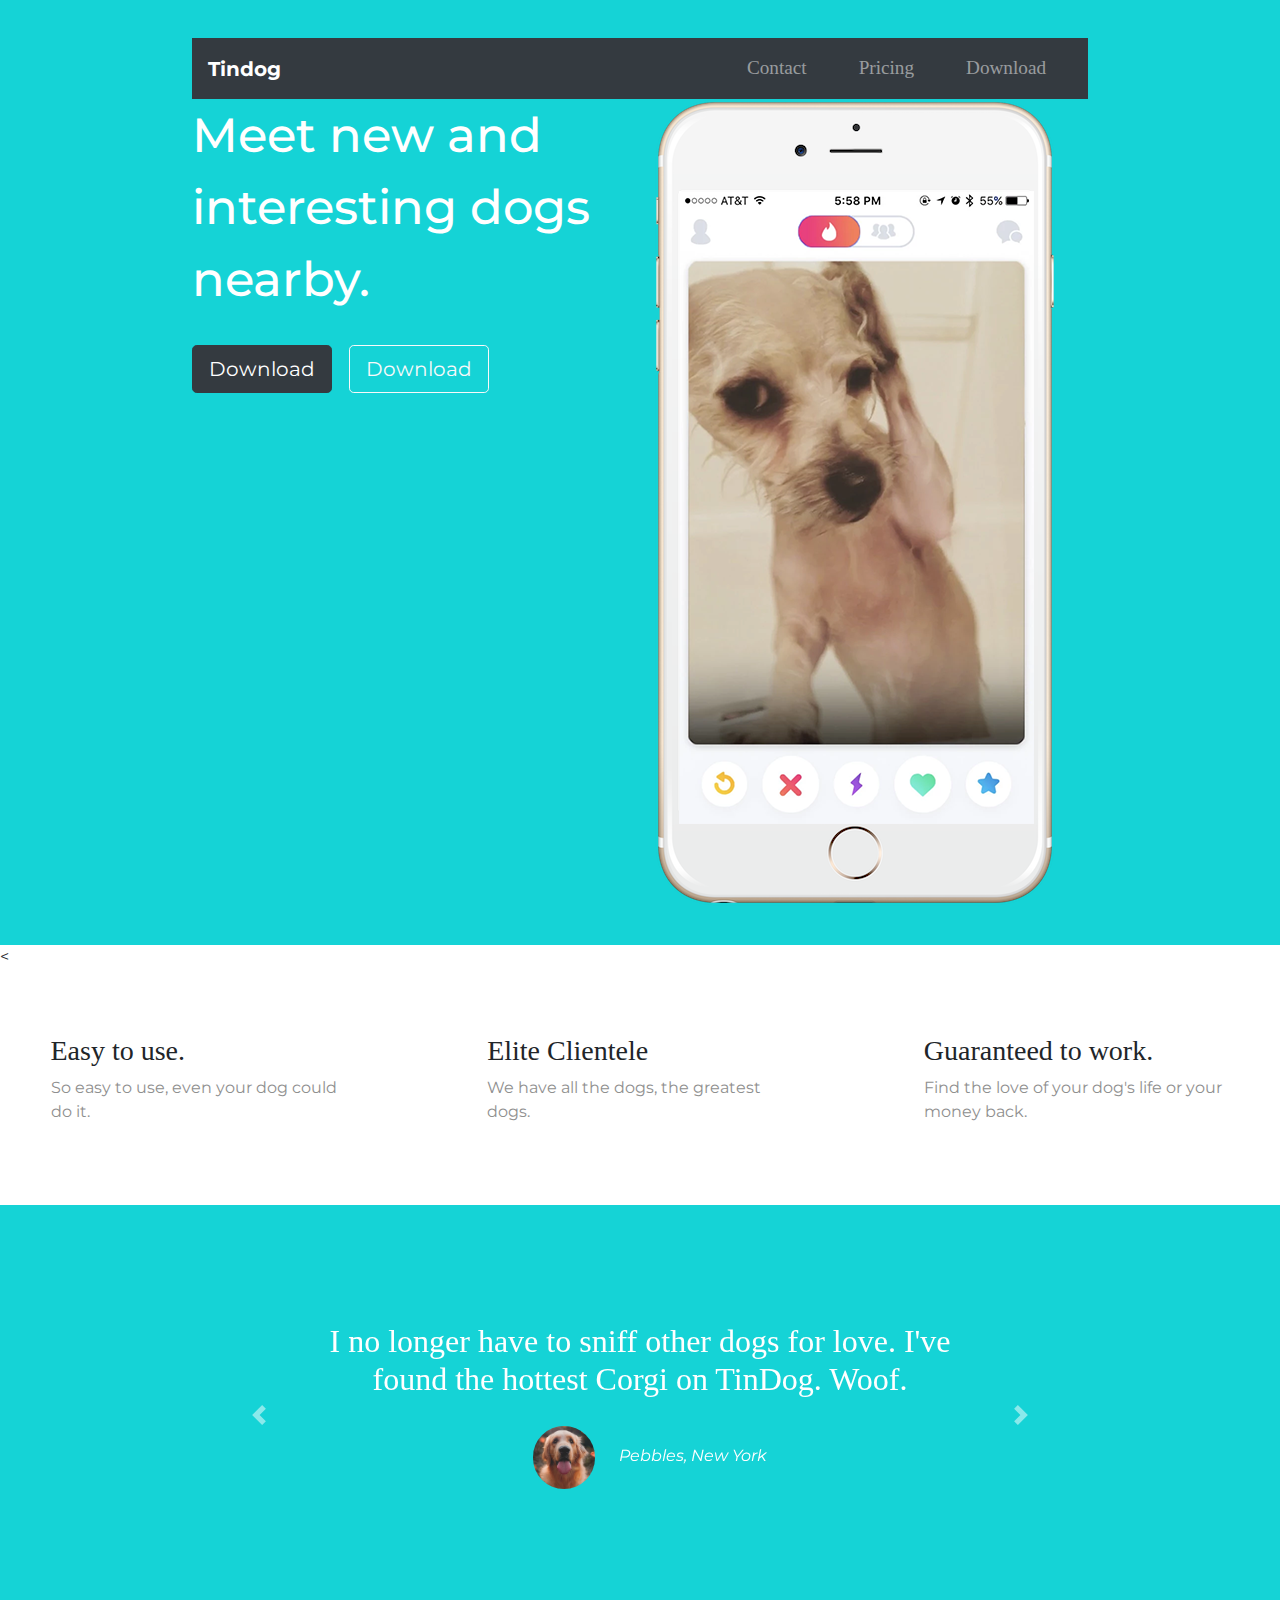
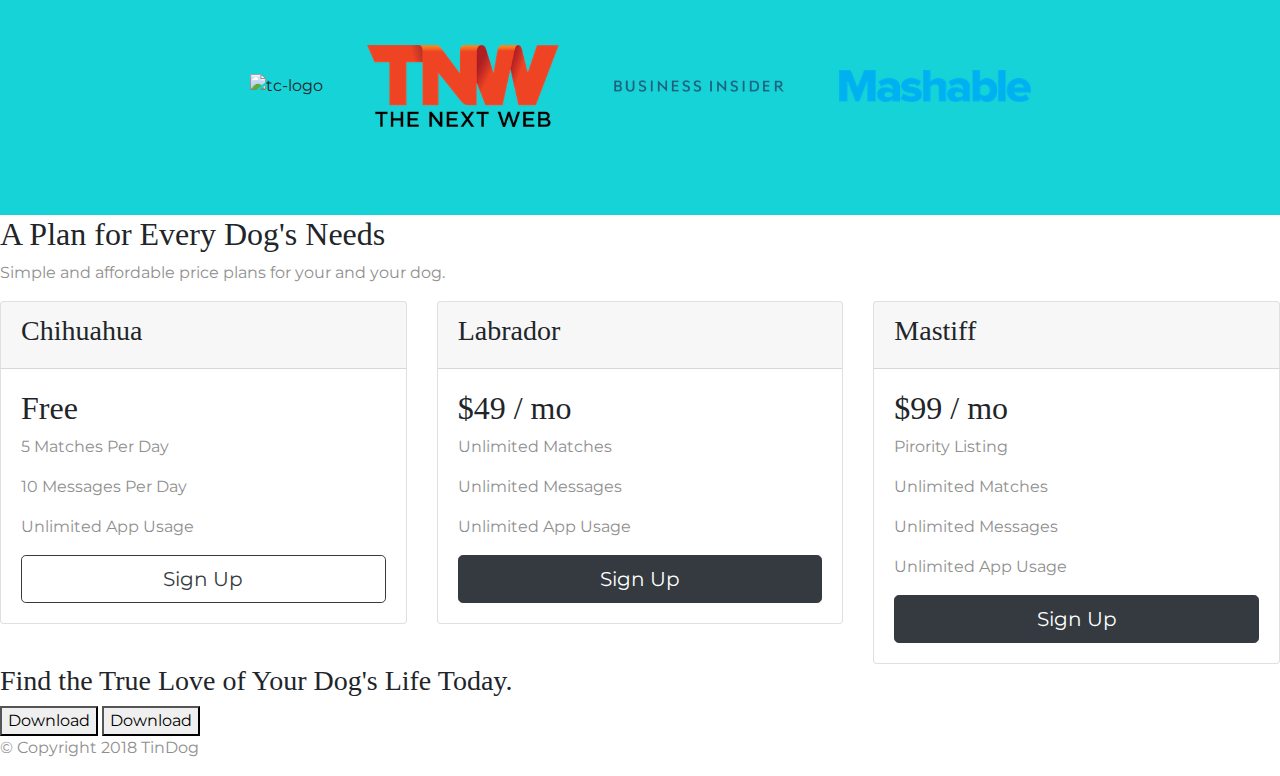
==== index.html @ 9e69d6ef "Add files via upload" ====
<!DOCTYPE html>
<html>

<head>
  <!-- Google Fonts -->
  <link href="https://fonts.googleapis.com/css?family=Montserrat|Ubuntu" rel="stylesheet">

  <!-- CSS Stylesheets -->
  <link rel="stylesheet" href="https://maxcdn.bootstrapcdn.com/bootstrap/4.0.0/css/bootstrap.min.css" integrity="sha384-Gn5384xqQ1aoWXA+058RXPxPg6fy4IWvTNh0E263XmFcJlSAwiGgFAW/dAiS6JXm" crossorigin="anonymous">
  <link rel="stylesheet" href="css/styles.css">

  <!-- Font Awesome -->
  <script defer src="https://use.fontawesome.com/releases/v5.0.7/js/all.js"></script>

  <!-- Bootstrap Scripts -->
  <script src="https://code.jquery.com/jquery-3.2.1.slim.min.js" integrity="sha384-KJ3o2DKtIkvYIK3UENzmM7KCkRr/rE9/Qpg6aAZGJwFDMVNA/GpGFF93hXpG5KkN" crossorigin="anonymous"></script>
  <script src="https://cdnjs.cloudflare.com/ajax/libs/popper.js/1.12.9/umd/popper.min.js" integrity="sha384-ApNbgh9B+Y1QKtv3Rn7W3mgPxhU9K/ScQsAP7hUibX39j7fakFPskvXusvfa0b4Q" crossorigin="anonymous"></script>
  <script src="https://maxcdn.bootstrapcdn.com/bootstrap/4.0.0/js/bootstrap.min.js" integrity="sha384-JZR6Spejh4U02d8jOt6vLEHfe/JQGiRRSQQxSfFWpi1MquVdAyjUar5+76PVCmYl" crossorigin="anonymous"></script>
</head>

<body>

  <section class ="colored-section" id="title">
    <div class="container-fluid">



    <!-- Nav Bar -->

    <nav class="navbar bg-dark navbar-expand-lg navbar-dark">
    <a class="navbar-brand" href="">Tindog</a>
     <button class="navbar-toggler" type="button" data-toggle="collapse" data-target="#navbarSupportedContent" aria-controls="navbarSupportedContent" aria-expanded="false" aria-label="Toggle navigation">
     <span class="navbar-toggler-icon"></span>
     </button>
  <div class="collapse navbar-collapse" id="navbarSupportedContent">
    <ul class="navbar-nav ml-auto">
        <li class="nav-item">
            <a class="nav-link" href="">Contact</a>
        </li>
        <li class="nav-item">
            <a class="nav-link" href="">Pricing</a>
        </li>
        <li class="nav-item">
            <a class="nav-link" href="">Download</a>
        </li>
    </ul>
 </div>
</nav>



    <!-- Title -->

    <div class="row">

      <div class="col-lg-6">
        <h1 class="big-heading">Meet new and interesting dogs nearby.</h1>
        <button type="button" class="btn btn-dark btn-lg download-button"><i class="fab fa-apple"></i> Download</button>
        <button type="button" class="btn btn-outline-light btn-lg download-button"><i class="fab fa-google-play"></i> Download</button>
      </div>

      <div class="col-lg-6">
        <img class="title-image" src="images/iphone6.png" alt="iphone-mockup">
      </div>

    </div>



    </div>

  </section>


  <!-- Features -->

  <section id="features">
    <<div class="row">
      <div class="feature-box col-lg-4">
        <i class="icon fas fa-check-circle fa-4x"></i>
        <h3 class="feature-title">Easy to use.</h3>
        <p>So easy to use, even your dog could do it.</p>
      </div>

      <div class="feature-box col-lg-4">
        <i class="icon fas fa-bullseye fa-4x"></i>
        <h3 class="feature-title">Elite Clientele</h3>
        <p>We have all the dogs, the greatest dogs.</p>
      </div>

      <div class="feature-box col-lg-4">
        <i class="icon fas fa-heart fa-4x"></i>
        <h3 class="feature-title">Guaranteed to work.</h3>
        <p>Find the love of your dog's life or your money back.</p>
      </div>
    </div>




  </section>


  <!-- Testimonials -->

  <section class="colored-section" id="testimonials">

    <div id="testimonial-carousel" class="carousel slide" data-ride="false">
      <div class="carousel-inner">
        <div class="carousel-item active container-fluid">
          <h2 class="testimonial-text">I no longer have to sniff other dogs for love. I've found the hottest Corgi on TinDog. Woof.</h2>
          <img class="testimonial-image" src="images/dog-img.jpg" alt="dog-profile">
          <em>Pebbles, New York</em>
        </div>
        <div class="carousel-item container-fluid">
          <h2 class="testimonial-text">My dog used to be so lonely, but with TinDog's help, they've found the love of their life. I think.</h2>
          <img class="testimonial-image" src="images/lady-img.jpg" alt="lady-profile">
          <em>Beverly, Illinois</em>
        </div>
      </div>
      <a class="carousel-control-prev" href="#testimonial-carousel" role="button" data-slide="prev">
    <span class="carousel-control-prev-icon"></span>
      </a>
      <a class="carousel-control-next" href="#testimonial-carousel" role="button" data-slide="next">
    <span class="carousel-control-next-icon"></span>
      </a>
    </div>

  </section>


  <!-- Press -->

  <section id="press">
    <img class="press-logo" src="images/techcrunch.png" alt="tc-logo">
    <img class="press-logo" src="images/tnw.png" alt="tnw-logo">
    <img class="press-logo" src="images/bizinsider.png" alt="biz-insider-logo">
    <img class="press-logo" src="images/mashable.png" alt="mashable-logo">

  </section>


  <!-- Pricing -->

  <section class="white-section" id="pricing">

    <h2 class="section-heading">A Plan for Every Dog's Needs</h2>
    <p>Simple and affordable price plans for your and your dog.</p>

    <div class="row">

      <div class="pricing-column col-lg-4 col-md-6">
        <div class="card">
          <div class="card-header">
            <h3>Chihuahua</h3>
          </div>
          <div class="card-body">
            <h2 class="price-text">Free</h2>
            <p>5 Matches Per Day</p>
            <p>10 Messages Per Day</p>
            <p>Unlimited App Usage</p>
            <button class="btn btn-lg btn-block btn-outline-dark" type="button">Sign Up</button>
          </div>
        </div>
      </div>

      <div class="pricing-column col-lg-4 col-md-6">
        <div class="card">
          <div class="card-header">
            <h3>Labrador</h3>
          </div>
          <div class="card-body">
            <h2 class="price-text">$49 / mo</h2>
            <p>Unlimited Matches</p>
            <p>Unlimited Messages</p>
            <p>Unlimited App Usage</p>
            <button class="btn btn-lg btn-block btn-dark" type="button">Sign Up</button>
          </div>
        </div>
      </div>

      <div class="pricing-column col-lg-4">
        <div class="card">
          <div class="card-header">
            <h3>Mastiff</h3>
          </div>
          <div class="card-body">
            <h2 class="price-text">$99 / mo</h2>
            <p>Pirority Listing</p>
            <p>Unlimited Matches</p>
            <p>Unlimited Messages</p>
            <p>Unlimited App Usage</p>
            <button class="btn btn-lg btn-block btn-dark" type="button">Sign Up</button>

          </div>
        </div>
      </div>



    </div>

  </section>


  <!-- Call to Action -->

  <section id="cta">

    <h3>Find the True Love of Your Dog's Life Today.</h3>
    <button type="button">Download</button>
    <button type="button">Download</button>

  </section>


  <!-- Footer -->

  <footer id="footer">

    <p>© Copyright 2018 TinDog</p>

  </footer>


</body>

</html>
---- css/styles.css ----
#tittle {
  background-color: #ff4c86
}
body {
  font-family: "Montserrat";
  text-align: ;
}
h1, h2, h3, h4, h5, h6 {
  font-family: "Montserrat-Bold";
}

p{
  color: #8f8f8f;
}

.colored-section {
  background-color: #15d3d6;
  color: #fff;
}
.container-fluid{
  padding: 3% 15%
}
.iphoneimg{
  flex-basis: 40%
}

h1{
  font-family: "Montserrat";
  font-size : 3rem;
  line-height: 1.5;
}

.download-button {
  margin: 5% 3% 5% 0;
}
<!-- navbar -->

.navbar{
  padding: 0 0 4.5rem;
}

.navbar-brand{
  font-weight: bold;
}
.nav-item{
  padding: 0 18px;
}
.nav-link{
  font-size: 1.2rem;
  font-family: "Fantasy"
}

.title-image{
  width: 60%
  transform:rotate(15deg);

}

<!-- features -->
.#features{
  position: relative;
}
.feature-box{
  padding: 5%
}
.icon{
  color: #0e5b5c;
}
.icon:hover{
  color: #1590bd;
}


#testimonials{
  background-color: #15d3d6;
  padding: 7% 15%;
  text-align: center;
  color: #fff;

}

.testimonial-image{
  width: 10%;
  border-radius: 100%;
  margin: 20px;
}
#press{
  background-color: #15d3d6;
  text-align:center;
  padding-bottom: 3%;
}
.press-logo{
  width: 15%;
  margin: 20px 20px 50px;

}
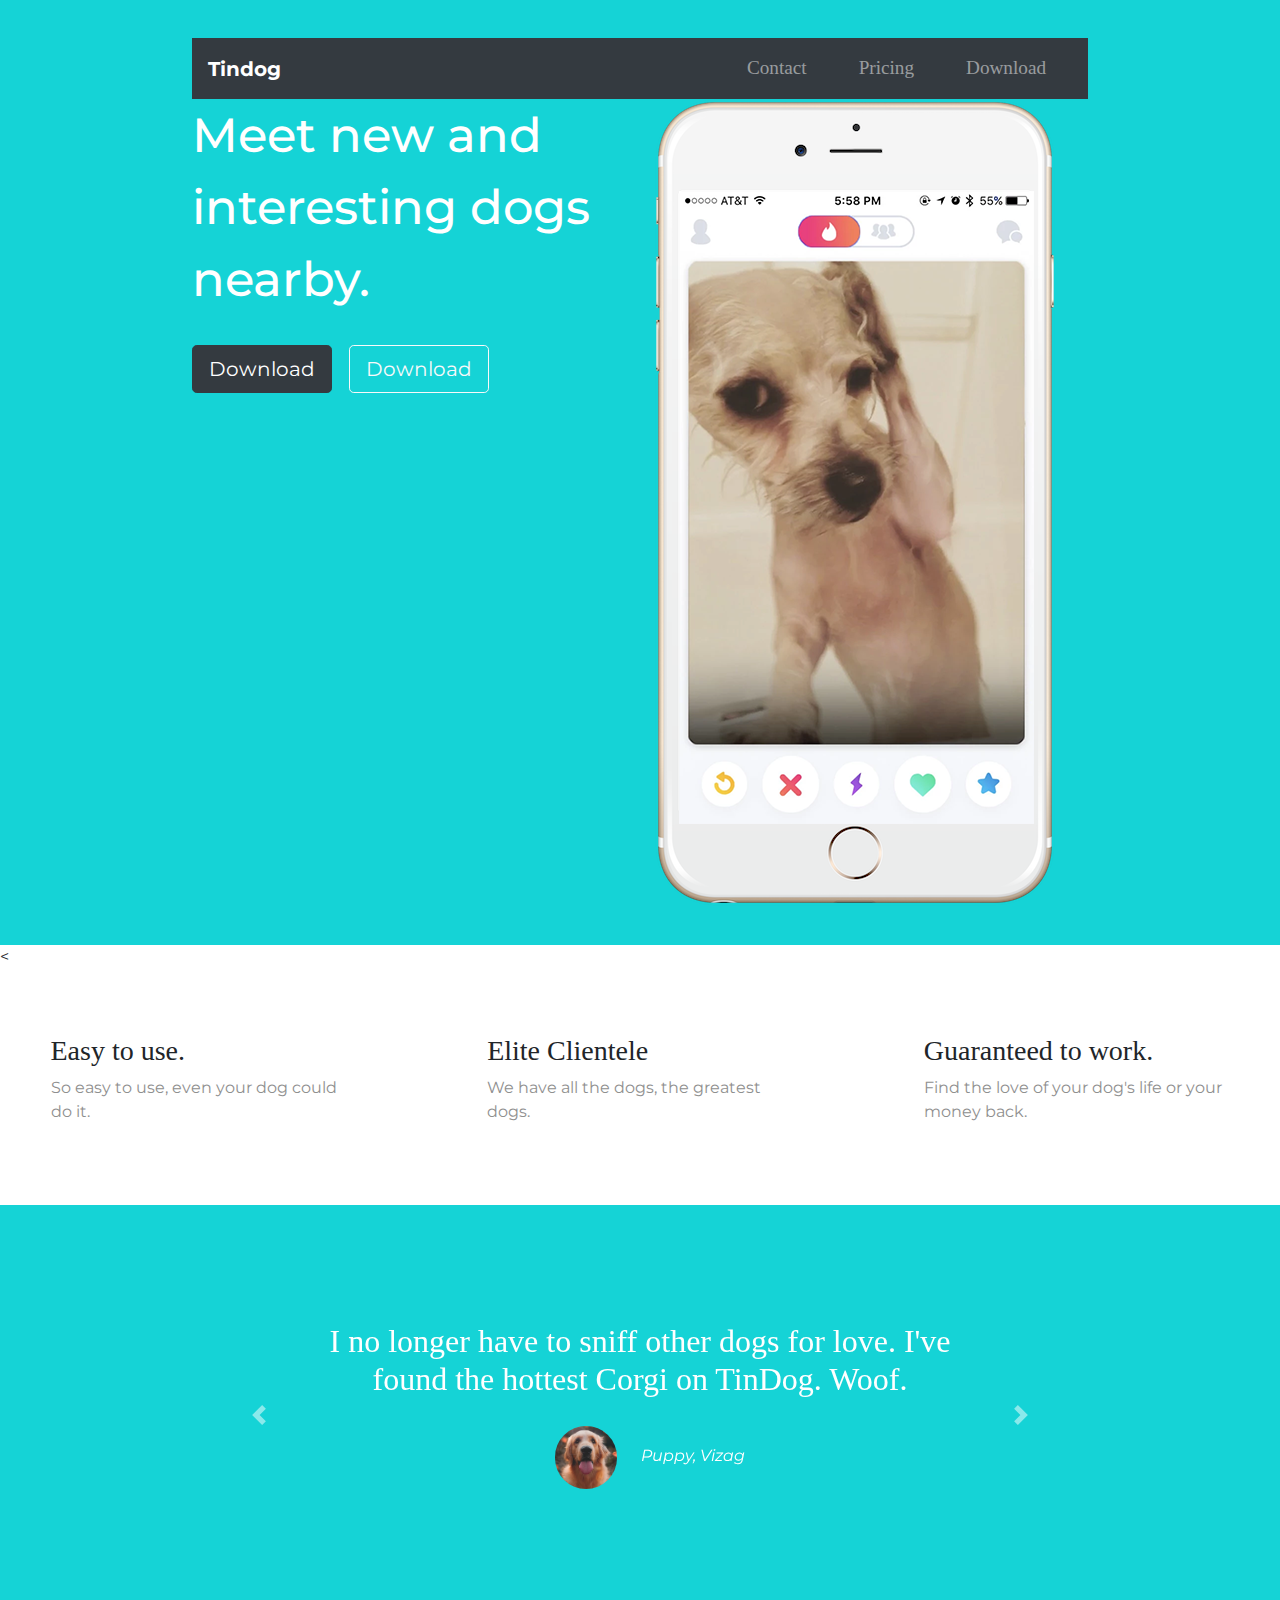
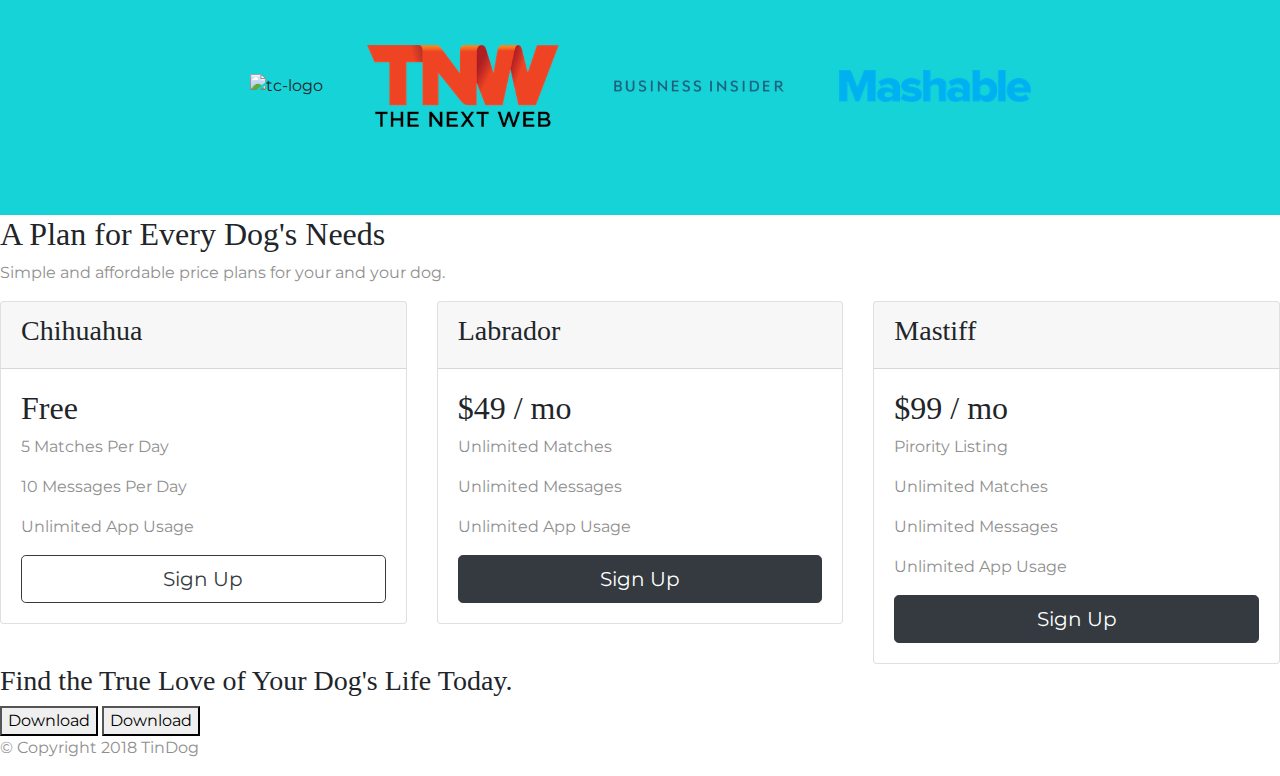
==== commit e84b920c: "Update index.html" ====
--- a/index.html
+++ b/index.html
@@ -110,12 +110,12 @@
         <div class="carousel-item active container-fluid">
           <h2 class="testimonial-text">I no longer have to sniff other dogs for love. I've found the hottest Corgi on TinDog. Woof.</h2>
           <img class="testimonial-image" src="images/dog-img.jpg" alt="dog-profile">
-          <em>Pebbles, New York</em>
+          <em>Puppy, Vizag</em>
         </div>
         <div class="carousel-item container-fluid">
           <h2 class="testimonial-text">My dog used to be so lonely, but with TinDog's help, they've found the love of their life. I think.</h2>
           <img class="testimonial-image" src="images/lady-img.jpg" alt="lady-profile">
-          <em>Beverly, Illinois</em>
+          <em>Rakesh, Vizag</em>
         </div>
       </div>
       <a class="carousel-control-prev" href="#testimonial-carousel" role="button" data-slide="prev">
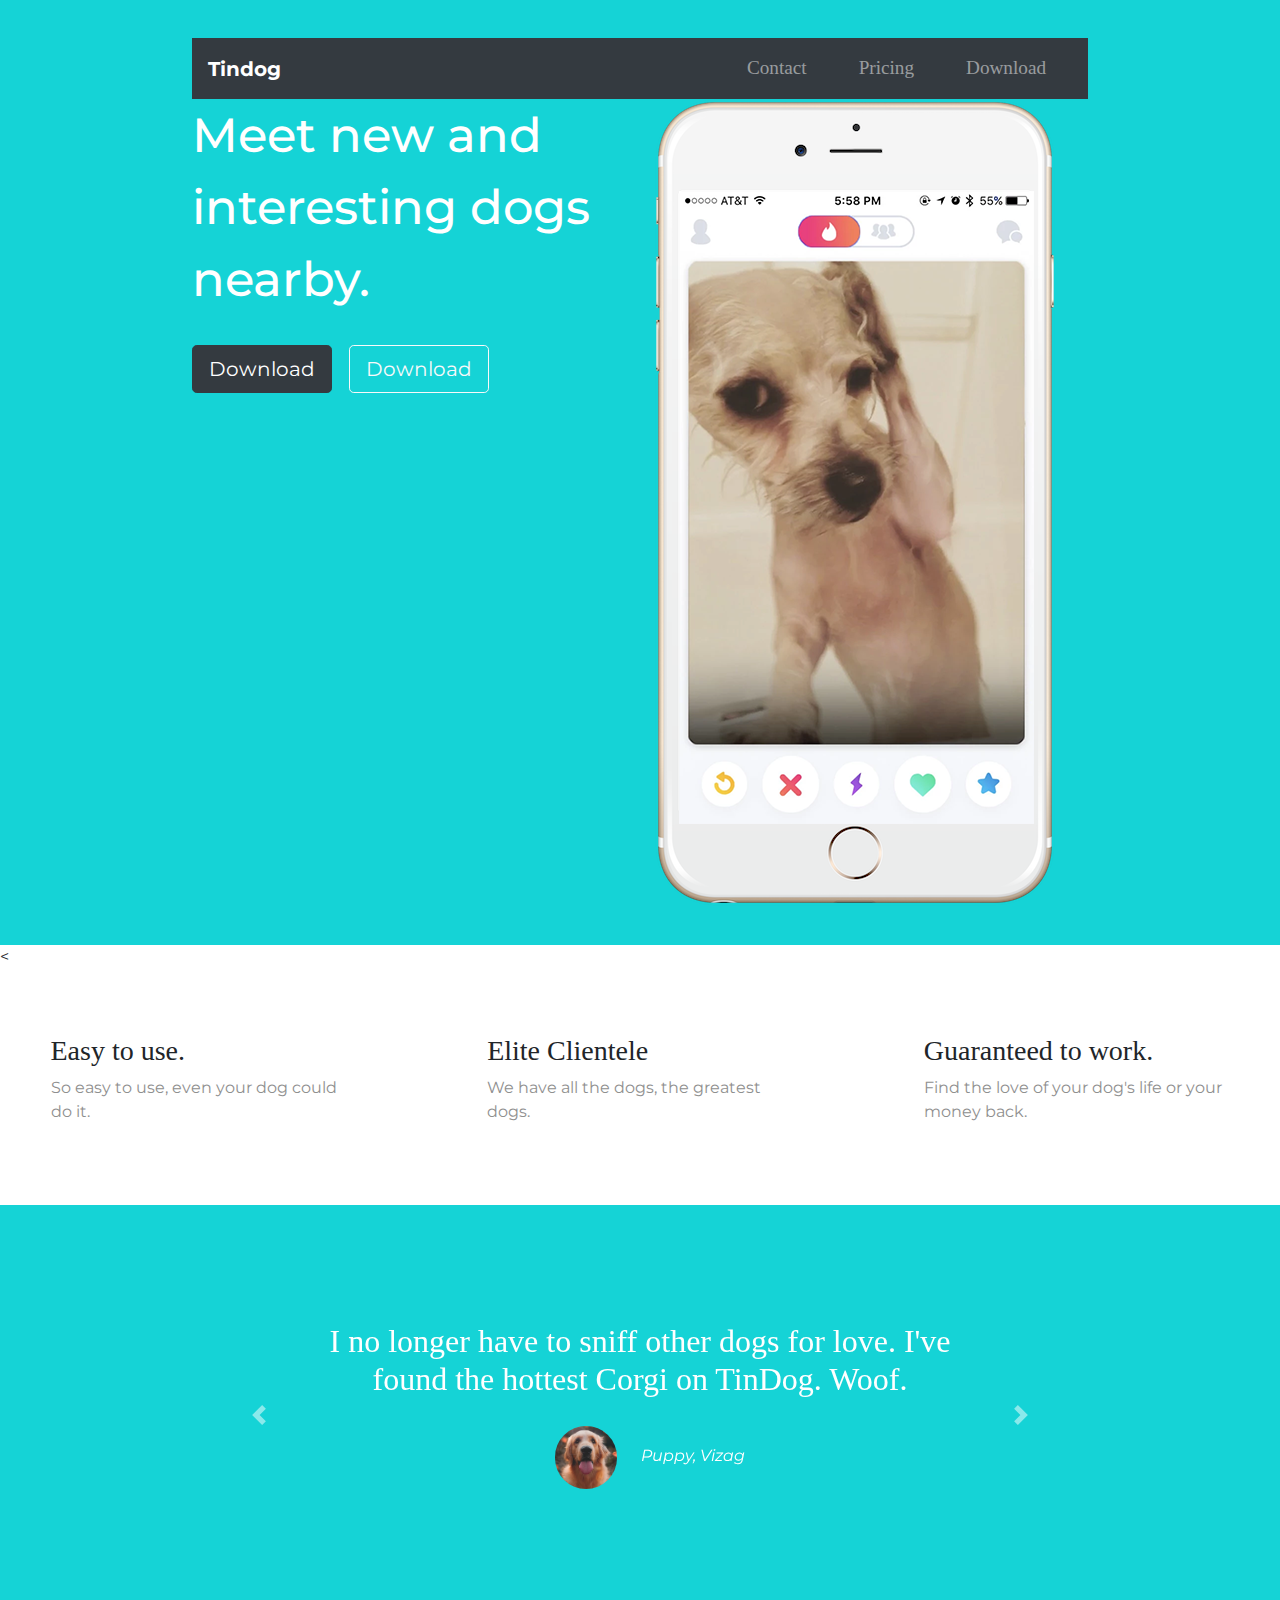
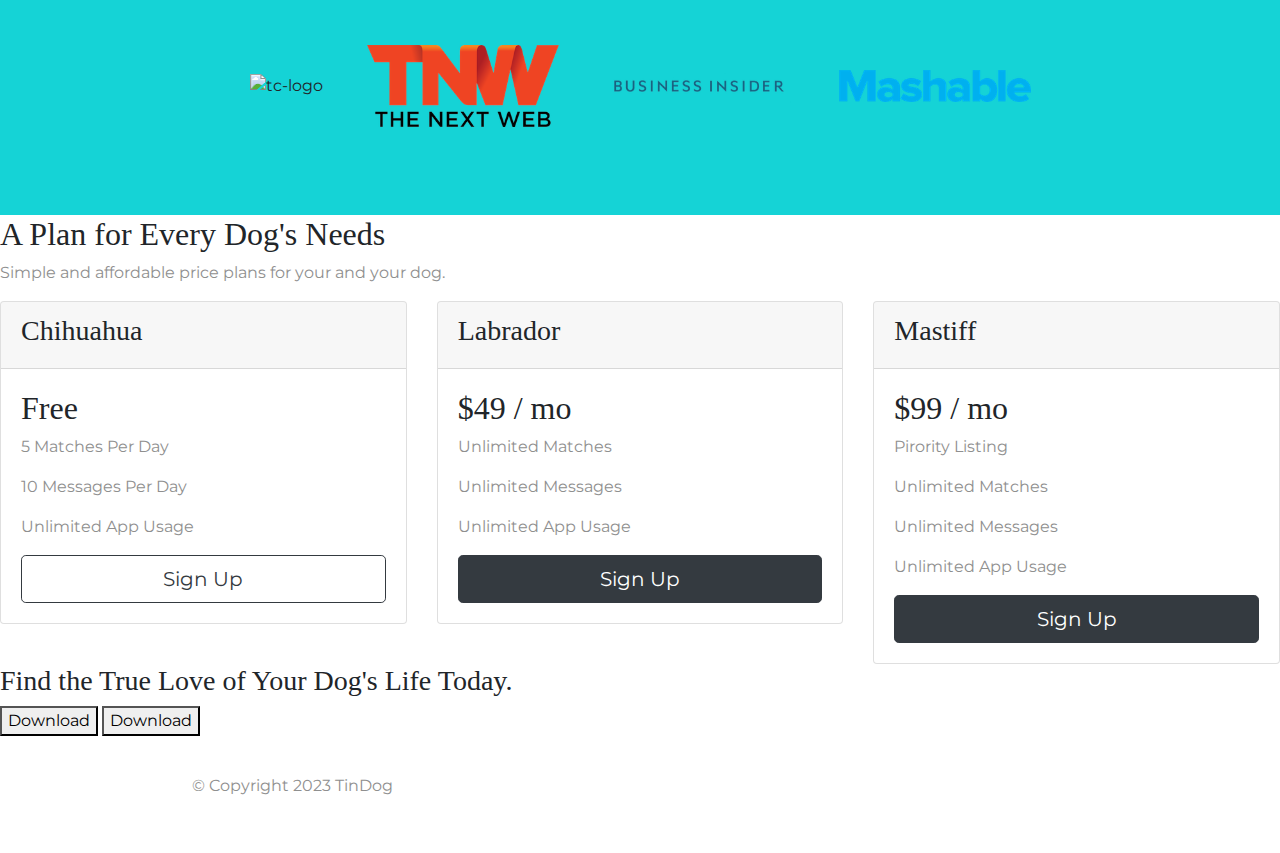
==== commit 874531ee: "Update index.html" ====
--- a/index.html
+++ b/index.html
@@ -216,10 +216,14 @@
 
   <!-- Footer -->
 
-  <footer id="footer">
-
-    <p>© Copyright 2018 TinDog</p>
-
+  <footer class="white-section" id="footer">
+    <div class="container-fluid">
+      <i class="social-icon fab fa-facebook-f"></i>
+      <i class="social-icon fab fa-twitter"></i>
+      <i class="social-icon fab fa-instagram"></i>
+      <i class="social-icon fas fa-envelope"></i>
+      <p>© Copyright 2023 TinDog</p>
+    </div>
   </footer>
 
 
